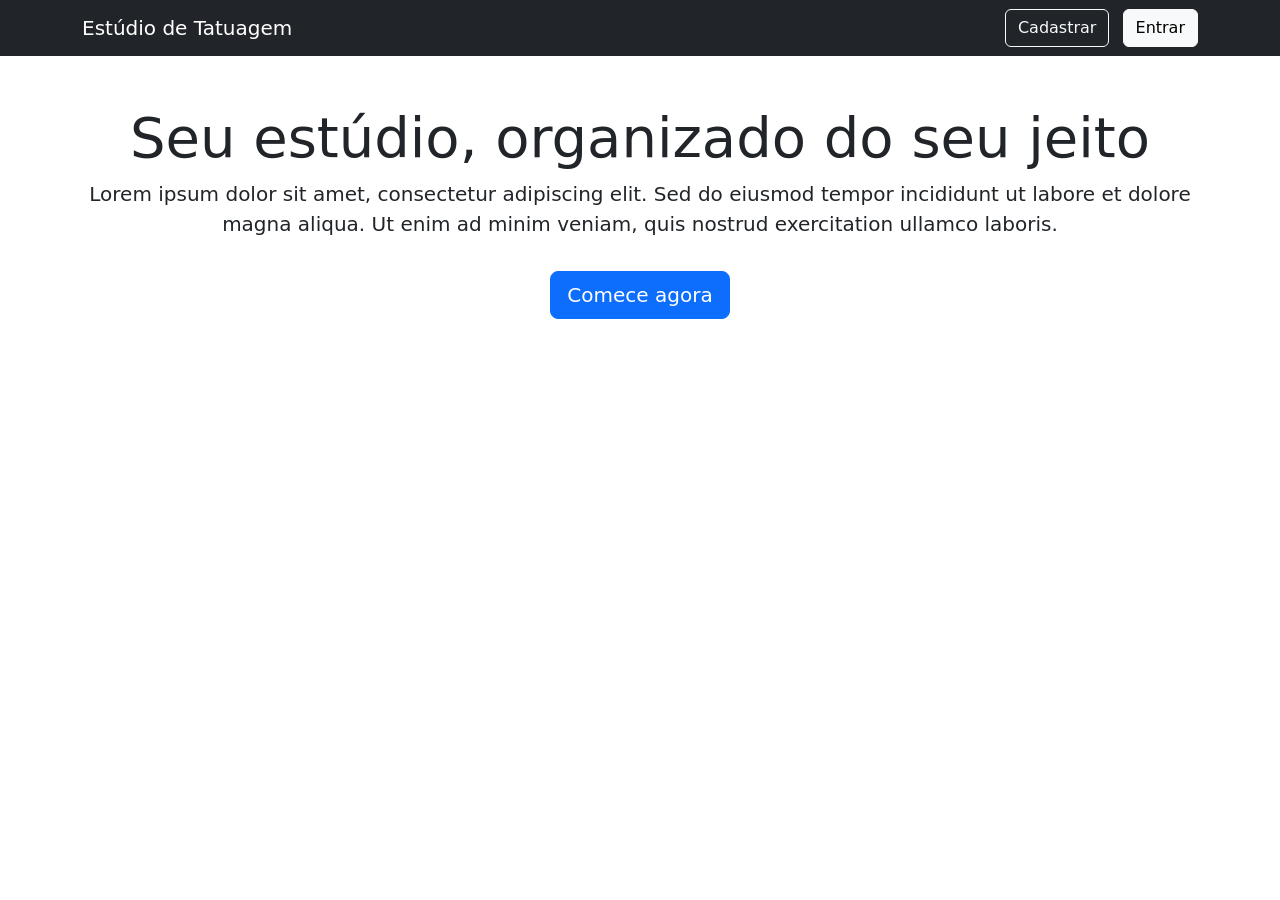
==== projetocombanco-main/frontend/index.html @ 64bed76f "Aula 12 finalizada" ====
<!DOCTYPE html>
<html lang="pt-br">
<head>
  <meta charset="UTF-8">
  <title>Estúdio de Tatuagem</title>
  <link href="https://cdn.jsdelivr.net/npm/bootstrap@5.3.0/dist/css/bootstrap.min.css" rel="stylesheet">
</head>
<body>

  <nav class="navbar navbar-dark bg-dark">
    <div class="container">
      <span class="navbar-brand">Estúdio de Tatuagem</span>
      <div>
        <a href="cadastro.html" class="btn btn-outline-light me-2">Cadastrar</a>
        <a href="login.html" class="btn btn-light">Entrar</a>
      </div>
    </div>
  </nav>

  <div class="container py-5 text-center">
    <h1 class="display-4">Seu estúdio, organizado do seu jeito</h1>
    <p class="lead">
      Lorem ipsum dolor sit amet, consectetur adipiscing elit. Sed do eiusmod
      tempor incididunt ut labore et dolore magna aliqua. Ut enim ad minim
      veniam, quis nostrud exercitation ullamco laboris.
    </p>
    <a href="cadastro.html" class="btn btn-primary btn-lg mt-3">Comece agora</a>
  </div>

</body>
</html>
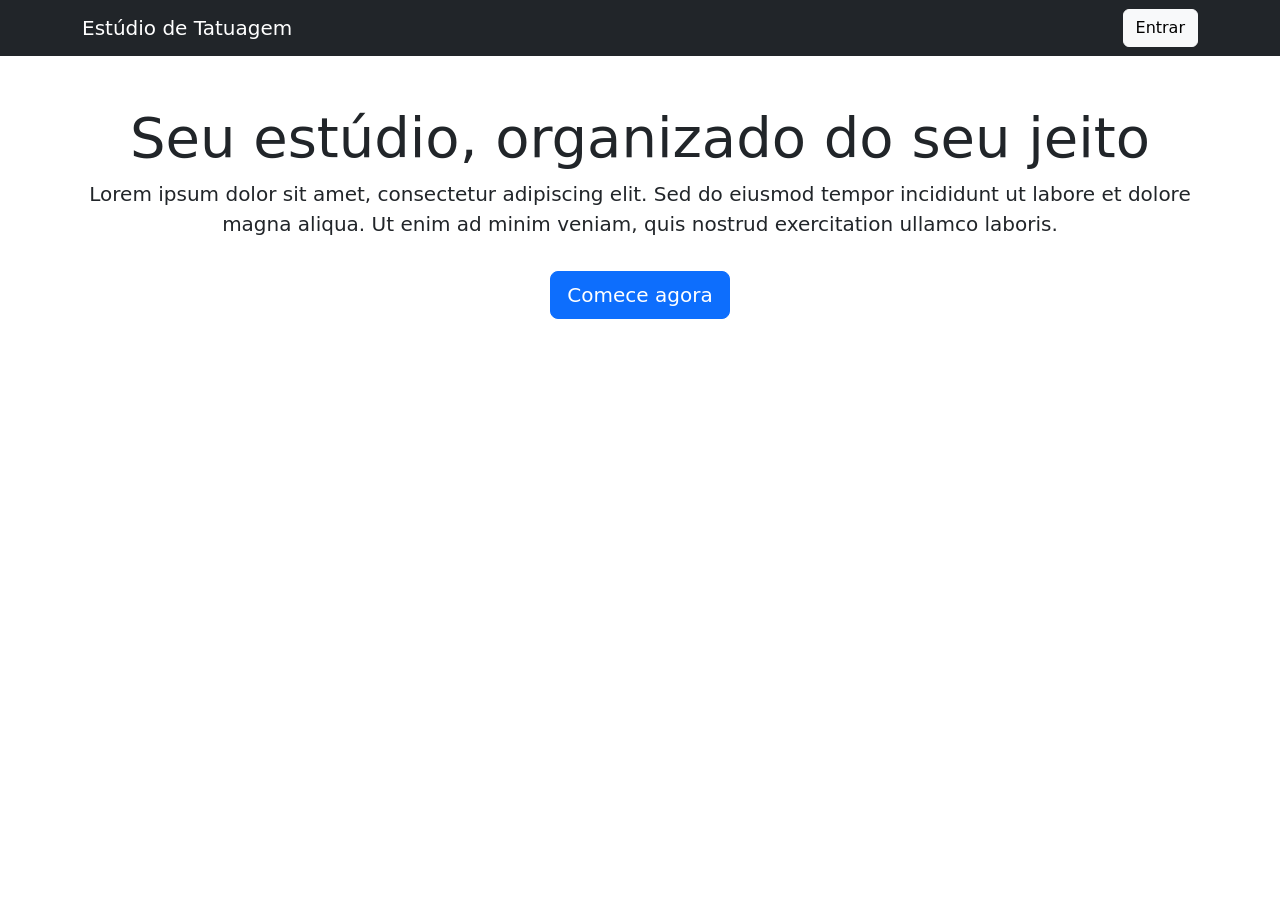
==== commit 670ae06a: "aula 16 finalizada" ====
--- a/projetocombanco-main/frontend/index.html
+++ b/projetocombanco-main/frontend/index.html
@@ -11,7 +11,6 @@
     <div class="container">
       <span class="navbar-brand">Estúdio de Tatuagem</span>
       <div>
-        <a href="cadastro.html" class="btn btn-outline-light me-2">Cadastrar</a>
         <a href="login.html" class="btn btn-light">Entrar</a>
       </div>
     </div>
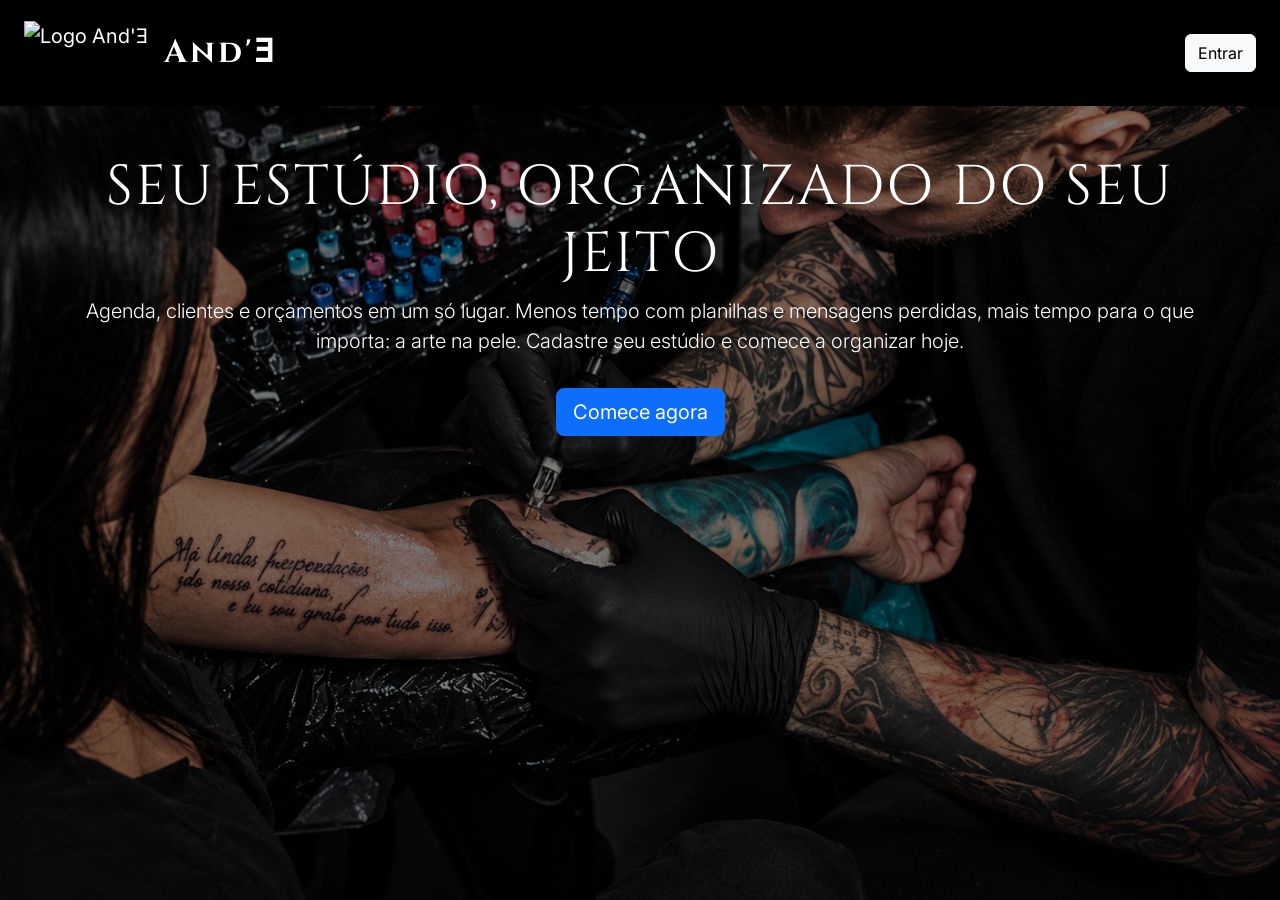
==== commit 947ac828: "paginas estilizadas And' Ǝ" ====
--- a/projetocombanco-main/frontend/index.html
+++ b/projetocombanco-main/frontend/index.html
@@ -2,29 +2,35 @@
 <html lang="pt-br">
 <head>
   <meta charset="UTF-8">
-  <title>Estúdio de Tatuagem</title>
+  <meta name="viewport" content="width=device-width, initial-scale=1">
+  <title>And'Ǝ</title>
   <link href="https://cdn.jsdelivr.net/npm/bootstrap@5.3.0/dist/css/bootstrap.min.css" rel="stylesheet">
+  <link rel="preconnect" href="https://fonts.googleapis.com">
+<link rel="preconnect" href="https://fonts.gstatic.com" crossorigin>
+<link href="https://fonts.googleapis.com/css2?family=Cinzel:wght@500;700&family=Inter:wght@400;500&display=swap" rel="stylesheet">
+  <link rel="stylesheet" href="css/index.css">
 </head>
 <body>
 
-  <nav class="navbar navbar-dark bg-dark">
-    <div class="container">
-      <span class="navbar-brand">Estúdio de Tatuagem</span>
-      <div>
-        <a href="login.html" class="btn btn-light">Entrar</a>
-      </div>
+  <nav class="navbar navbar-dark navbar-estudio">
+    <div class="container-fluid px-4">
+      <a class="navbar-brand d-flex align-items-center" href="index.html">
+        <img src="img/logo.png" alt="Logo And'Ǝ" class="logo">
+        <span class="ms-3">And'Ǝ</span>
+      </a>
+      <a href="login.html" class="btn btn-light">Entrar</a>
     </div>
   </nav>
 
   <div class="container py-5 text-center">
-    <h1 class="display-4">Seu estúdio, organizado do seu jeito</h1>
-    <p class="lead">
-      Lorem ipsum dolor sit amet, consectetur adipiscing elit. Sed do eiusmod
-      tempor incididunt ut labore et dolore magna aliqua. Ut enim ad minim
-      veniam, quis nostrud exercitation ullamco laboris.
-    </p>
-    <a href="cadastro.html" class="btn btn-primary btn-lg mt-3">Comece agora</a>
-  </div>
+  <h1 class="display-4">Seu estúdio, organizado do seu jeito</h1>
+  <p class="lead">
+    Agenda, clientes e orçamentos em um só lugar. Menos tempo com planilhas
+    e mensagens perdidas, mais tempo para o que importa: a arte na pele.
+    Cadastre seu estúdio e comece a organizar hoje.
+  </p>
+  <a href="cadastro.html" class="btn btn-primary btn-lg mt-3">Comece agora</a>
+</div>
 
 </body>
 </html>
--- a/projetocombanco-main/frontend/css/index.css
+++ b/projetocombanco-main/frontend/css/index.css
@@ -0,0 +1,45 @@
+body {
+  margin: 0;
+  min-height: 100vh;
+  color: #fff;
+  background:
+    linear-gradient(rgba(0, 0, 0, 0.5), rgba(0, 0, 0, 0.5)),
+    url("../img/tatuando.png") center / cover no-repeat fixed;
+}
+
+.navbar-estudio {
+  background-color: #000;
+  min-height: 90px;
+  padding: 1rem 0;
+}
+
+.navbar-estudio .logo {
+  height: 64px;
+  width: auto;
+}
+
+.navbar-estudio .navbar-brand span {
+  font-size: 1.8rem;
+  font-weight: 700;
+  letter-spacing: 1px;
+}
+
+body {
+  font-family: "Inter", sans-serif;
+}
+
+h1,
+.navbar-estudio .navbar-brand span {
+  font-family: "Cinzel", serif;
+}
+
+h1 {
+  font-weight: 700;
+  letter-spacing: 2px;
+  text-transform: uppercase;
+}
+
+.navbar-estudio .navbar-brand span {
+  font-size: 2rem;
+  letter-spacing: 3px;
+}
